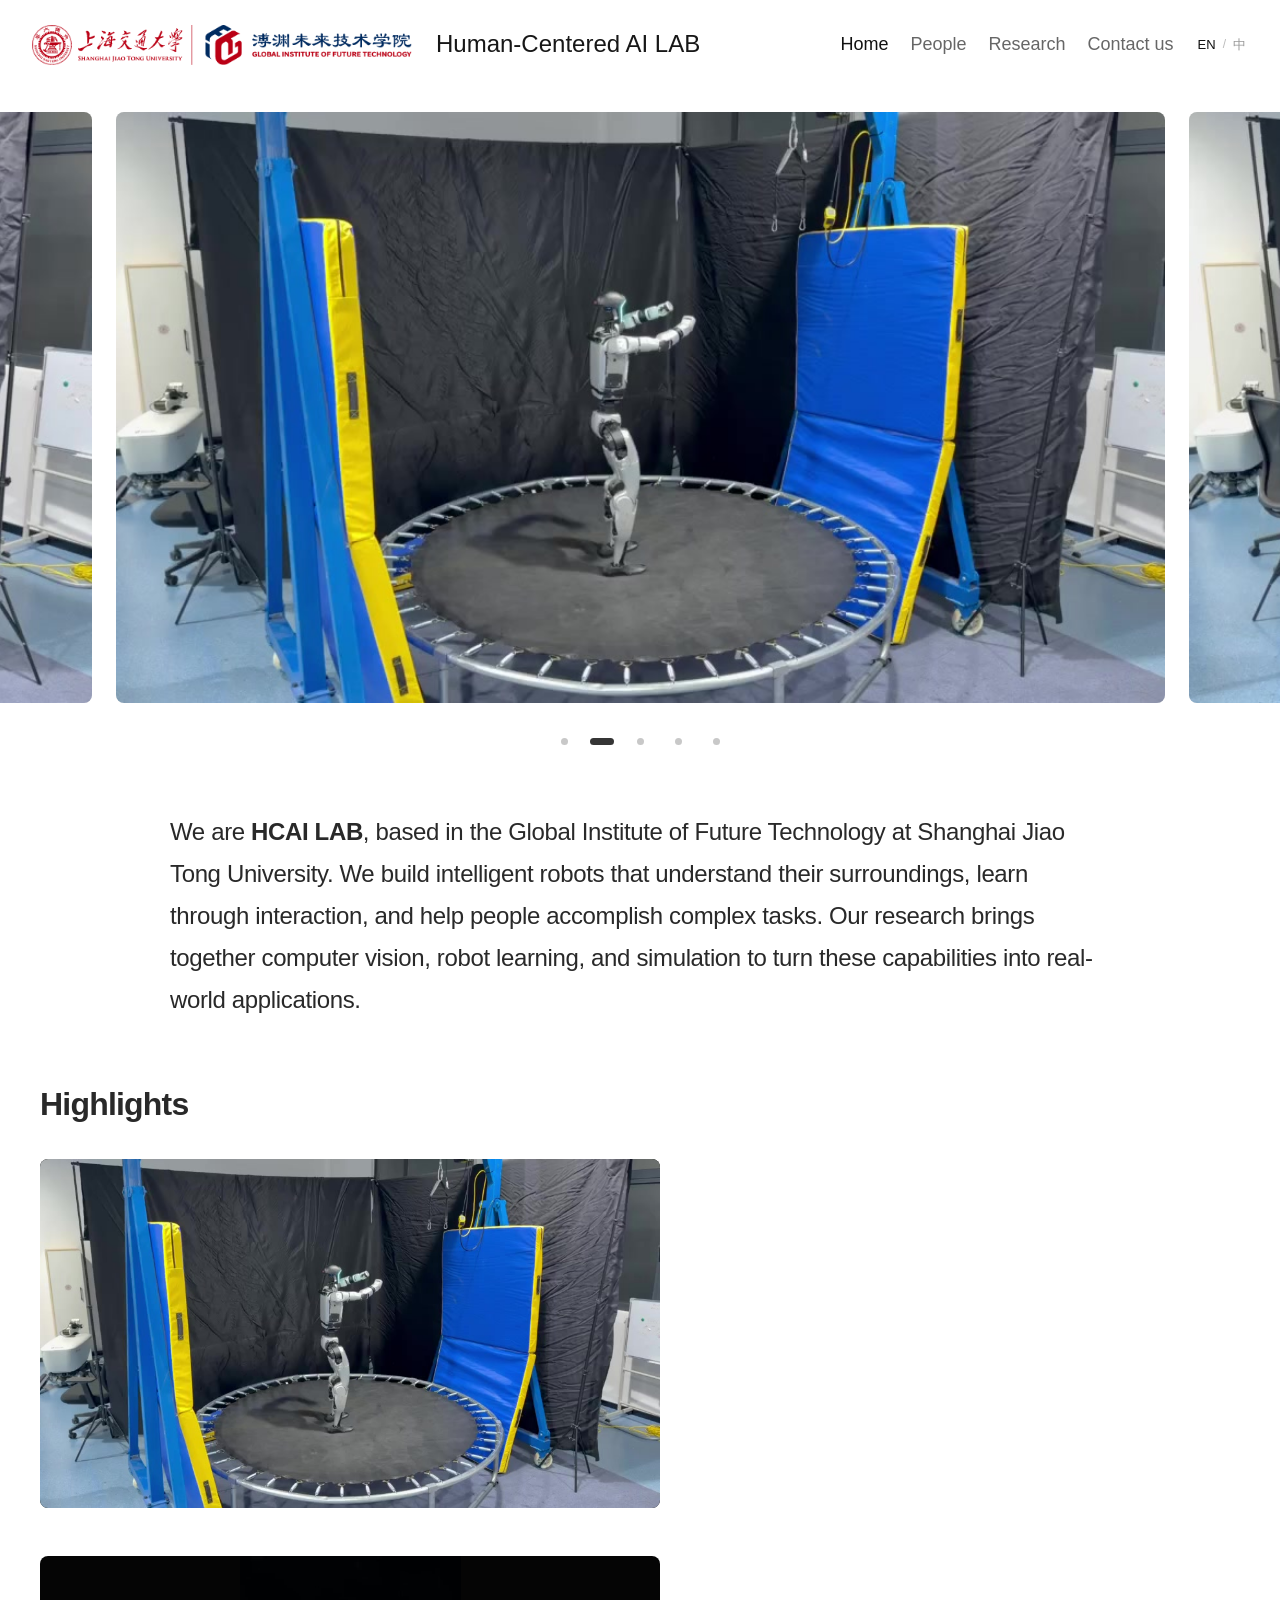
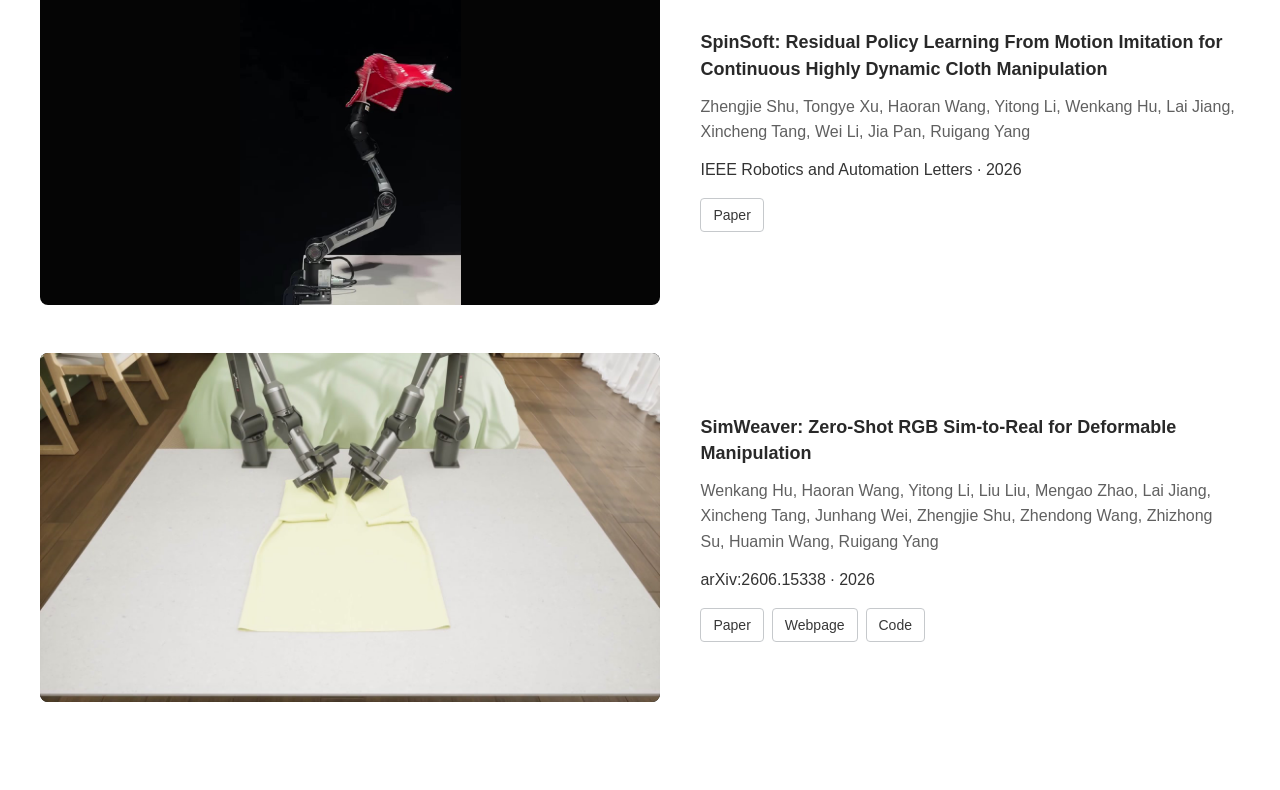
==== index.html @ d0d4ff15 "Publish HCAI LAB bilingual website" ====
<!doctype html>
<html lang="en"><head><meta charset="utf-8"><meta name="viewport" content="width=device-width,initial-scale=1"><meta name="description" content="Human-Centered AI LAB at Shanghai Jiao Tong University, led by Professor Ruigang Yang. Explore our people, research and contact information."><meta name="theme-color" content="#a51d36"><title>Home | Human-Centered AI LAB · SJTU</title><link rel="icon" href="assets/favicon.svg" type="image/svg+xml"><link rel="stylesheet" href="style.css?v=fec92d4c0a"><script src="publications.js?v=fc303112a5" defer></script><script src="app.js?v=9b39930784" defer></script></head><body data-page="index"><a class="skip" href="#main">Skip to content / 跳至正文</a><div id="app"></div><noscript>Please enable JavaScript to view this bilingual website. 请启用 JavaScript 以浏览双语网站。<a href="https://gift.sjtu.edu.cn/en/faculty/40840">Faculty profile / 教师主页</a></noscript></body></html>
---- style.css ----
:root{--red:#a51d36;--ink:#17252e;--muted:#596770;--line:#dce1e4;--pale:#f3f5f6;--max:1200px}*{box-sizing:border-box}body{margin:0;color:var(--ink);font-family:Arial,"Helvetica Neue","Noto Sans SC","Microsoft YaHei",sans-serif;font-size:16px;line-height:1.65;background:white}a{color:inherit;text-decoration:none}a:hover{color:var(--red)}button{font:inherit;cursor:pointer}a:focus-visible,button:focus-visible{outline:3px solid #167a9a;outline-offset:5px}img{max-width:100%;display:block}.wrap{width:min(var(--max),calc(100% - 80px));margin:auto}.utility{background:#17252e;color:#e5eaec;font-size:14px}.utility .wrap{min-height:37px;display:flex;align-items:center;justify-content:space-between;gap:20px}.utility-links{display:flex;gap:20px;align-items:center}.utility-links span{color:#84949d}.language{display:flex;gap:9px;align-items:center}.language button{border:0;background:transparent;color:#b6c1c6;padding:5px 4px;font-size:14px}.language button[aria-pressed=true]{color:white;text-decoration:underline;text-underline-offset:5px}.brand{display:flex;align-items:center;gap:33px;padding:30px 0 25px}.university{display:flex;flex-direction:column;color:var(--red);padding-right:32px;border-right:1px solid var(--line);flex:none}.uni-cn{font-family:"Songti SC",SimSun,serif;letter-spacing:3px;font-weight:700;font-size:26px}.uni-en{font-size:10px;letter-spacing:1.3px;font-weight:700;margin-top:4px}.lab-name{font-size:29px;font-weight:600;letter-spacing:-.8px;line-height:1.2}.lab-subtitle{font-size:14px;color:var(--muted);margin-top:8px;letter-spacing:.4px}.nav-shell{border-bottom:1px solid var(--line)}nav{display:flex;align-items:center;gap:42px}nav a{padding:12px 0 16px;position:relative;font-size:16px}nav a[aria-current=page]{color:var(--red);font-weight:700}nav a[aria-current=page]:after{content:"";position:absolute;bottom:-1px;left:0;right:0;height:3px;background:var(--red)}.nav-end{margin-left:auto;color:var(--muted);font-size:13px;letter-spacing:1px}.menu-toggle{display:none}.breadcrumb{font-size:13px;color:var(--muted);padding:22px 0}.breadcrumb span{margin:0 11px;color:#9ca7ad}h1,h2,h3,p{margin-top:0}h1{font-size:40px;letter-spacing:-1.2px;font-weight:500;line-height:1.2;margin-bottom:20px}h2{font-weight:500;letter-spacing:-.5px;font-size:29px;line-height:1.3}h3{font-weight:500;font-size:21px;line-height:1.35}p{margin-bottom:20px}.eyebrow{font-size:13px;letter-spacing:1.8px;text-transform:uppercase;color:var(--red);font-weight:700;margin-bottom:13px}.hero-grid{display:grid;grid-template-columns:minmax(0,2.16fr) minmax(270px,1fr);gap:34px}.hero-visual{position:relative;min-width:0}.hero-visual img{width:100%;height:430px;object-fit:cover;object-position:55%}.visual-caption{font-size:12px;color:#697a84;margin:7px 0 0}.hero-about{border-top:3px solid var(--red);padding-top:24px}.hero-about h1{font-size:31px}.hero-about p{color:var(--muted);font-size:16px;line-height:1.7}.text-link{display:inline-block;color:var(--red);border-bottom:1px solid #bc8b94;font-weight:600;padding-bottom:3px}.section{margin-top:62px;margin-bottom:65px}.section-heading{display:flex;align-items:baseline;justify-content:space-between;gap:20px;border-bottom:1px solid var(--line);margin-bottom:26px;padding-bottom:17px}.section-heading h2{margin:0}.section-heading a{font-size:14px;color:var(--red)}.cards{display:grid;grid-template-columns:repeat(3,1fr);gap:28px}.research-card{border-bottom:1px solid var(--line);padding-bottom:24px}.research-card img{width:100%;aspect-ratio:1.85;object-fit:cover;transition:filter .2s}.research-card:hover img{filter:contrast(1.08)}.research-card h3{margin:19px 0 10px}.research-card p{font-size:15px;color:var(--muted);margin:0}.home-bottom{display:grid;grid-template-columns:1.25fr 1fr;gap:55px;margin-bottom:65px}.home-profile{display:grid;grid-template-columns:130px 1fr;gap:25px}.home-profile img{width:130px;height:165px;object-fit:cover;object-position:center 23%}.home-profile h3{margin-bottom:6px}.home-profile p{font-size:15px;color:var(--muted);margin-bottom:13px}.contact-callout{border-left:3px solid var(--red);padding:23px 28px;background:var(--pale)}.contact-callout p{color:var(--muted);font-size:15px}.contact-callout h3{font-size:24px;margin-bottom:12px}.page-intro{max-width:800px;margin-bottom:40px}.page-intro p{font-size:18px;color:var(--muted)}.person-profile{display:grid;grid-template-columns:260px 1fr;gap:55px;border-top:1px solid var(--line);padding-top:32px;max-width:1060px}.portrait{width:260px;height:330px;object-fit:cover;object-position:center 25%}.person-name{font-size:34px;margin:3px 0 4px}.chinese-name{font-size:21px;color:var(--muted);margin-left:13px}.role{font-size:18px;margin:0 0 18px}.profile-links{display:flex;gap:23px;flex-wrap:wrap;margin-top:24px;font-size:15px}.education{display:grid;grid-template-columns:65px 1fr;gap:10px 20px;margin:20px 0 0}.education dt{color:var(--red);font-weight:700}.education dd{margin:0}.notice{border-top:1px solid var(--line);padding-top:25px;margin:50px 0 65px}.notice p{color:var(--muted)}.research-row{display:grid;grid-template-columns:1fr 1.4fr;gap:45px;border-top:1px solid var(--line);padding:35px 0;scroll-margin-top:25px}.research-row img{width:100%;max-height:260px;object-fit:cover}.research-row h2{margin-top:6px}.research-row p{color:var(--muted)}.tags{display:flex;gap:9px;flex-wrap:wrap}.tags span{font-size:14px;background:var(--pale);padding:6px 12px}.publication-band{background:#172d3a;color:white;padding:35px 40px;display:flex;align-items:center;justify-content:space-between;gap:30px;margin:28px 0 65px}.publication-band h2{margin-bottom:8px}.publication-band p{margin:0;color:#c6d1d7}.button{display:inline-block;border:1px solid #b7c5ce;padding:10px 20px;flex-shrink:0}.button:hover{background:white;color:var(--ink)}.contact-grid{display:grid;grid-template-columns:1.1fr 1fr;gap:70px;margin-bottom:60px}.contact-details{margin:0}.contact-details>div{padding:22px 0;border-top:1px solid var(--line);display:grid;grid-template-columns:90px 1fr;gap:20px}.contact-details dt{font-size:14px;color:var(--muted)}.contact-details dd{margin:0;overflow-wrap:anywhere}.contact-details a{color:var(--red)}.location-panel{padding:35px;background:var(--pale);border-top:3px solid var(--red);height:fit-content}.location-panel .campus-word{font-size:54px;letter-spacing:-2px;font-weight:600;margin:0 0 18px;color:#b2c0c6}.location-panel h2{font-size:25px}.location-panel p{color:var(--muted)}.source-note{font-size:13px;color:var(--muted);margin:30px 0}.source-note a{text-decoration:underline}.footer{background:#17252e;color:#e1e7eb;padding:40px 0 22px}.footer-grid{display:grid;grid-template-columns:1.4fr 1fr 1fr;gap:50px}.footer h2{font-size:22px;color:white;margin-bottom:12px}.footer p,.footer a{font-size:14px;color:#bcc8cf}.footer h3{font-size:15px;color:#fff;margin-bottom:12px}.footer-links{display:flex;flex-direction:column;gap:7px}.footer a:hover{color:white;text-decoration:underline}.copyright{margin-top:34px;border-top:1px solid #394851;padding-top:18px;font-size:12px;color:#9fafb8;display:flex;justify-content:space-between;gap:20px}.skip{position:absolute;top:-70px;left:15px;padding:10px;background:white;z-index:5}.skip:focus{top:5px}html[lang=zh-CN] h1,html[lang=zh-CN] h2{letter-spacing:0}html[lang=zh-CN] .hero-about h1{font-size:29px;line-height:1.5}html[lang=zh-CN] .hero-about p{line-height:1.9}@media(min-width:1500px){:root{--max:1260px}.hero-visual img{height:460px}}@media(max-width:950px){.wrap{width:calc(100% - 44px)}.brand{gap:20px}.university{padding-right:20px}.uni-cn{font-size:21px}.uni-en{font-size:8px}.lab-name{font-size:25px}.hero-grid{grid-template-columns:1.65fr 1fr;gap:24px}.hero-visual img{height:440px}.hero-about h1{font-size:27px}.hero-about p{font-size:15px}.home-bottom{gap:25px}.contact-grid{gap:35px}.nav-end{display:none}}@media(max-width:700px){.wrap{width:calc(100% - 36px)}.utility-links a:last-child,.utility-links span{display:none}.utility .wrap{gap:8px}.utility-links a{font-size:12px}.brand{padding:23px 0;align-items:flex-start;flex-direction:column;gap:16px}.university{border:0;padding:0}.uni-cn{font-size:21px}.uni-en{font-size:8px}.lab-name{font-size:27px}.lab-subtitle{font-size:12px}.nav-shell .wrap{position:relative}.menu-toggle{display:block;border:0;background:white;padding:12px 0;font-size:15px;color:var(--red)}nav{display:none;gap:0;flex-direction:column;align-items:stretch;padding-bottom:10px}nav.open{display:flex}nav a{padding:11px 0}nav a[aria-current=page]:after{width:30px}.breadcrumb{padding:19px 0;font-size:12px}.hero-grid{grid-template-columns:1fr;gap:24px}.hero-visual img{height:auto;aspect-ratio:1.65;object-position:center}.hero-about{padding-top:23px}.hero-about h1{font-size:31px}.hero-about p{font-size:16px}.section{margin:42px 0}.section-heading{align-items:center}.section-heading h2{font-size:25px}.cards{grid-template-columns:1fr;gap:30px}.research-card img{max-height:220px}.home-bottom{grid-template-columns:1fr;margin-bottom:42px;gap:34px}.home-profile{grid-template-columns:100px 1fr;gap:20px}.home-profile img{width:100px;height:140px}.footer-grid{grid-template-columns:1fr;gap:25px}.copyright{display:block}.copyright span{display:block;margin-top:6px}.page-intro h1{font-size:34px}.page-intro p{font-size:17px}.person-profile{grid-template-columns:1fr;gap:25px}.portrait{width:220px;height:280px}.person-name{font-size:29px}.chinese-name{font-size:19px}.education{font-size:15px;grid-template-columns:52px 1fr;gap:13px}.research-row{grid-template-columns:1fr;gap:22px;padding:28px 0}.research-row h2{font-size:26px}.publication-band{padding:28px;align-items:flex-start;flex-direction:column;margin-bottom:40px}.contact-grid{grid-template-columns:1fr;gap:35px}.contact-details>div{grid-template-columns:64px 1fr;gap:15px}.location-panel{padding:28px}.notice{margin-bottom:40px}}@media(prefers-reduced-motion:reduce){*{scroll-behavior:auto!important;transition:none!important}}
/* Minimal institutional header and full-screen typographic home. */
.minimal-header{display:flex;align-items:center;justify-content:space-between;gap:32px;padding:34px 40px 22px;background:#fff}.official-identity{display:block;flex:0 1 500px;min-width:230px}.official-identity img{width:100%;height:auto}.minimal-controls{display:flex;align-items:center;gap:30px;flex-shrink:0}.minimal-header nav{display:flex;flex-direction:row;align-items:center;gap:27px;padding:0}.minimal-header nav a{font-size:14px;font-weight:400;color:#666;padding:8px 0;white-space:nowrap}.minimal-header nav a[aria-current=page]{color:#111}.minimal-header nav a[aria-current=page]:after{display:none}.minimal-header nav a:hover{color:#a51d36}.minimal-header .language{font-size:12px;gap:5px;color:#bbb}.minimal-header .language button{font-size:13px;color:#999;padding:6px 2px}.minimal-header .language button[aria-pressed=true]{color:#111;text-decoration:none}.minimal-home{padding:30px 40px 35px;display:flex;align-items:center;min-height:calc(100svh - 107px)}.full-name{font-family:Arial,"Helvetica Neue",sans-serif;font-size:min(11.4vw,17svh);font-weight:500;line-height:.99;letter-spacing:-.065em;margin:0;color:#111}.full-name>span{display:block;white-space:nowrap}.full-name wbr{display:none}html[lang=zh-CN] .full-name{letter-spacing:-.065em}.minimal-footer{margin:50px 40px 0;border-top:1px solid #e8e8e8;padding:22px 0;display:flex;justify-content:space-between;gap:20px;font-size:13px;color:#777}body[data-page=index] #app{min-height:100svh}.minimal-header~main .breadcrumb{padding-top:30px}
@media(min-width:1600px){.minimal-header{padding:40px 4vw 24px}.minimal-home{padding-left:4vw;padding-right:4vw;min-height:calc(100svh - 115px)}}
@media(max-width:1080px){.minimal-header{gap:22px;padding:28px 30px 20px}.official-identity{flex-basis:420px}.minimal-controls{gap:18px}.minimal-header nav{gap:18px}.minimal-home{padding-left:30px;padding-right:30px}}
@media(max-width:850px){.minimal-header{align-items:flex-start;flex-direction:column;gap:23px}.official-identity{flex-basis:auto;width:min(500px,100%);min-width:0}.minimal-controls{width:100%;justify-content:space-between}.minimal-home{min-height:calc(100svh - 150px)}.full-name{font-size:min(11.7vw,16svh)}}
@media(max-width:550px){.minimal-header{padding:25px 22px 10px;gap:20px}.minimal-header nav{gap:18px}.minimal-header nav a{font-size:14px}.minimal-controls{gap:14px}.minimal-header .language{gap:4px}.minimal-home{padding:35px 22px 40px;min-height:calc(100svh - 132px);align-items:center}.full-name{font-size:min(17vw,13.5svh);line-height:1.01;letter-spacing:-.065em}.full-name>span{white-space:normal}.full-name wbr{display:initial}.minimal-footer{margin:30px 22px 0;flex-direction:column;gap:8px}.minimal-header~main .breadcrumb{padding-top:20px}} 
@media(max-width:360px){.minimal-header nav{gap:11px}.minimal-controls{gap:9px}.minimal-header nav a{font-size:13px}}
body[data-page=index] #app{display:flex;flex-direction:column;min-height:100svh}body[data-page=index] .minimal-header{flex-shrink:0}body[data-page=index] .minimal-home{flex:1;min-height:0}@media(min-width:851px){.full-name{font-size:min(11.4vw,calc((100svh - 175px)/4))}}

/* Quiet two-line title with generous white space. */
body[data-page=index] .minimal-home{justify-content:center;padding:40px 40px 120px}.full-name,html[lang=zh-CN] .full-name{font-size:clamp(36px,5vw,76px);font-weight:400;line-height:1.2;letter-spacing:-.045em;text-align:center}.full-name>span{white-space:nowrap}.full-name>span+span{margin-top:.08em}@media(max-width:850px){body[data-page=index] .minimal-home{padding:40px 24px 110px}.full-name,html[lang=zh-CN] .full-name{font-size:clamp(25px,5.2vw,44px)}}@media(max-width:550px){body[data-page=index] .minimal-home{padding:35px 20px 110px}.full-name,html[lang=zh-CN] .full-name{font-size:clamp(20px,5.8vw,30px);line-height:1.3;letter-spacing:-.04em}}

/* Subpages begin directly with their page title. */
body:not([data-page=index]) .page-intro{padding-top:42px;margin-bottom:32px}body:not([data-page=index]) .page-intro h1{margin-bottom:0}@media(max-width:550px){body:not([data-page=index]) .page-intro{padding-top:30px;margin-bottom:26px}}

/* People: director and faculty, with concise biographies. */
.director-label{text-transform:none}.director-role{margin-bottom:4px}.fellow{font-size:18px;margin:0 0 22px}.faculty-section{border-top:1px solid var(--line);margin-top:48px;padding-top:26px;margin-bottom:60px}.faculty-section>h2{margin-bottom:28px}.faculty-profile{border-top:0;padding-top:0}.faculty-profile .person-name{margin-top:0}@media(max-width:700px){.faculty-section{margin-top:36px;margin-bottom:40px}.faculty-profile .person-name{line-height:1.4}.faculty-profile .chinese-name{display:inline-block}}

/* Compact faculty profiles: portraits at half the previous width and height. */
.person-profile{grid-template-columns:130px minmax(0,1fr);gap:28px;padding-top:26px}.portrait{width:130px;height:165px}.person-name{font-size:26px;margin:0 0 6px}.chinese-name{font-size:18px;margin-left:12px}.person-profile .role,.person-profile .fellow{font-size:16px}.person-profile .role{margin-bottom:14px}.person-profile .director-role{margin-bottom:2px}.person-profile .fellow{margin-bottom:14px}.person-profile .director-label{margin-bottom:8px}.person-profile p:last-child{margin-bottom:0}.faculty-section{margin-top:34px;padding-top:22px;margin-bottom:48px}.faculty-section>h2{font-size:24px;margin-bottom:22px}.faculty-profile{padding-top:0}@media(max-width:700px){.person-profile{grid-template-columns:110px minmax(0,1fr);gap:20px}.portrait{width:110px;height:140px}.person-name{font-size:22px}.person-profile .chinese-name{display:block;font-size:16px;margin:5px 0 0}.faculty-section{margin-top:30px;padding-top:22px;margin-bottom:36px}.faculty-profile .person-name{line-height:1.3}}

/* Publication list: small paper figures and compact bibliographic details. */
.project-list{display:grid;gap:30px;margin-bottom:70px;max-width:1120px}.project-row{display:grid;grid-template-columns:180px minmax(0,1fr);gap:22px;align-items:start}.project-image{display:flex;width:180px;height:116px;align-items:center;justify-content:center;overflow:hidden;border-radius:5px}.project-image img{width:100%;height:100%;object-fit:contain}.project-details h2{font-size:18px;font-weight:600;letter-spacing:0;line-height:1.4;margin:0 0 3px;color:#292929}.project-details p{font-size:16px;line-height:1.5;margin:0;color:#606060}.project-links{display:flex;flex-wrap:wrap;gap:7px;font-size:16px;line-height:1.6;margin-top:2px;color:#333}.project-links a:hover{text-decoration:underline;text-underline-offset:4px}.project-links span{color:#777}
@media(max-width:700px){.project-row{grid-template-columns:140px minmax(0,1fr);gap:18px}.project-image{width:140px;height:100px}.project-details h2{font-size:17px}.project-list{gap:30px}}
@media(max-width:480px){.project-row{grid-template-columns:1fr;gap:12px}.project-image{width:180px;height:110px}.project-image-empty{display:none}.project-list{gap:32px;margin-bottom:42px}.project-details h2{font-size:18px}}

/* Contact and recruitment: a simple single-column page. */
.contact-content{max-width:800px;margin-bottom:64px}.contact-information>h2{margin-bottom:8px}.contact-information .contact-details>div:first-child{border-top:0;padding-top:10px}.join-us{margin-top:34px}.join-us h2{margin-bottom:15px}.join-us p{max-width:760px;margin:0;line-height:1.8}.join-us a{color:var(--red);overflow-wrap:anywhere}.join-us a:hover{text-decoration:underline;text-underline-offset:3px}@media(max-width:700px){.contact-content{margin-bottom:40px}.join-us{margin-top:28px}}

/* Home: the original Video2DoorTraversal film as a quiet background. */
body[data-page=index] .minimal-home{position:relative;isolation:isolate;overflow:hidden;background:#222;padding:40px}.home-background,.home-shade{position:absolute;inset:0;width:100%;height:100%;pointer-events:none}.home-background{top:-6%;height:112%;object-fit:cover;object-position:center;z-index:-2}.home-shade{background:rgba(0,0,0,.43);z-index:-1}.minimal-home .full-name{color:#fff;text-shadow:0 2px 18px rgba(0,0,0,.3)}@media(max-width:550px){body[data-page=index] .minimal-home{padding:30px 20px}}

/* Lab wordmark and the white introduction below the full-height film. */
.home-page{width:100%}body[data-page=index] .minimal-home{min-height:calc(100svh - 108px);flex:none}.lab-intro{background:white;color:#292929;padding:84px 40px 96px}.lab-intro-inner{max-width:940px;margin:0 auto}.lab-intro p{font-size:24px;line-height:1.75;margin:0;letter-spacing:-.015em}.lab-intro strong{font-weight:600}@media(max-width:1100px){.minimal-header{gap:20px}.official-identity{flex-basis:380px}}@media(max-width:850px){.minimal-header{display:grid;grid-template-columns:minmax(0,1fr) auto;gap:20px}.minimal-controls{grid-column:1/-1}.official-identity{width:min(500px,100%)}body[data-page=index] .minimal-home{min-height:calc(100svh - 150px)}.lab-intro{padding:60px 28px 70px}.lab-intro p{font-size:21px}}@media(max-width:550px){.minimal-header{column-gap:16px;row-gap:20px}body[data-page=index] .minimal-home{min-height:calc(100svh - 120px)}.lab-intro{padding:46px 22px 54px}.lab-intro p{font-size:18px;line-height:1.8}}

/* A restrained editorial wordmark, aligned with the institutional header. */
@media(max-width:1100px){}@media(max-width:550px){}

@media(max-width:850px){.minimal-header{display:flex;flex-direction:column;align-items:flex-start}.minimal-controls{width:100%}}

/* Quiet video highlights and distinct publication resource links. */
.highlights{padding:0 40px 96px;background:#fff}.highlights-inner{max-width:1200px;margin:0 auto}.highlights h2{font-size:30px;line-height:1.2;font-weight:600;letter-spacing:-.025em;margin:0 0 28px;color:#292929}.highlight-grid{display:grid;grid-template-columns:repeat(3,minmax(0,1fr));gap:22px}.highlight-grid :is(video,img){display:block;width:100%;aspect-ratio:568/320;object-fit:contain;border-radius:6px;background:#eee}.project-links{gap:8px;margin-top:10px}.project-links a{display:inline-flex;align-items:center;justify-content:center;min-height:34px;padding:4px 12px;border:1px solid #c6c9cc;border-radius:4px;font-size:14px;line-height:1.5;color:#383838;background:#fff;transition:border-color .15s,color .15s,background .15s}.project-links a:hover{border-color:var(--red);color:var(--red);background:#fdf7f8;text-decoration:none}.project-links a:focus-visible{outline:2px solid var(--red);outline-offset:3px}@media(max-width:850px){.highlights{padding:0 28px 70px}.highlight-grid{gap:16px}.highlights h2{font-size:28px}}@media(max-width:600px){.highlight-grid{grid-template-columns:1fr;gap:20px}.highlights{padding:0 22px 54px}.highlights h2{font-size:26px;margin-bottom:22px}}

/* Large, swipeable films with a quiet three-dot navigation. */
.highlights{padding:0 0 80px;overflow:hidden}.highlights-inner{max-width:none}.highlights h2{max-width:1200px;margin:0 auto 28px;padding:0 40px;box-sizing:content-box}.highlight-grid{--film-width:min(82vw,1100px);position:relative;display:flex;gap:24px;overflow-x:auto;scroll-snap-type:x mandatory;scrollbar-width:none;padding:0 calc((100% - var(--film-width))/2);cursor:grab;overscroll-behavior-x:contain;touch-action:pan-x pan-y}.highlight-grid::-webkit-scrollbar{display:none}.highlight-grid :is(video,img){flex:0 0 var(--film-width);width:var(--film-width);max-width:none;scroll-snap-align:center;scroll-snap-stop:always;border-radius:8px;user-select:none;pointer-events:none}.highlight-grid.dragging{scroll-snap-type:none;cursor:grabbing}.highlight-grid:focus-visible{outline:2px solid var(--red);outline-offset:-2px}.highlight-dots{display:flex;justify-content:center;gap:2px;margin-top:20px}.highlight-dots button{display:grid;place-items:center;width:36px;height:36px;border:0;background:transparent;cursor:pointer;padding:0}.highlight-dots span{display:block;width:7px;height:7px;border-radius:50%;background:#c8c8c8;transition:width .2s,background .2s}.highlight-dots button[aria-pressed=true] span{width:24px;border-radius:5px;background:#353535}.highlight-dots button:focus-visible{outline:2px solid var(--red);border-radius:5px}@media(min-width:1500px){.highlight-grid{--film-width:min(78vw,1400px)}}@media(max-width:850px){.highlights h2{padding:0 28px}.highlight-grid{gap:16px}.highlights{padding-bottom:60px}}@media(max-width:600px){.highlights h2{padding:0 22px}.highlight-grid{--film-width:88vw;gap:12px}.highlight-grid :is(video,img){border-radius:5px}.highlights{padding-bottom:44px}.highlight-dots{margin-top:12px}}

/* Team photos lead the People page, retaining the complete photograph. */
.people-page{width:100%;min-width:0}.group-gallery{padding:28px 0 10px;overflow:hidden}.group-gallery .highlight-grid{--film-width:min(39vw,500px)}.group-gallery .highlight-grid img{aspect-ratio:4/3;height:auto;object-fit:contain}.people-page>.wrap{margin-top:16px}@media(min-width:1500px){.group-gallery .highlight-grid{--film-width:min(38vw,550px)}}@media(max-width:600px){.group-gallery{padding-top:12px}.group-gallery .highlight-grid{--film-width:44vw}.people-page>.wrap{margin-top:8px}}

/* Preserve the complete portrait demonstration against its dark backdrop. */
.home-page .highlight-grid video:nth-child(4){background:#050505}

/* Compact, centered header with clearer navigation. */
.minimal-header{width:100%;max-width:1360px;margin:0 auto;padding:24px 32px 20px;gap:32px}
.minimal-header nav a{font-size:18px}
@media(max-width:1080px){.minimal-header{padding:24px 28px 20px;gap:24px}.official-identity{flex-basis:380px}.minimal-header nav{gap:20px}}
@media(max-width:850px){.minimal-header{gap:20px}.official-identity{flex-basis:auto}}
@media(max-width:550px){.minimal-header{padding:20px 20px 14px;gap:18px}.minimal-header nav{gap:12px}.minimal-header nav a{font-size:16px}.minimal-controls{gap:12px}.minimal-header .language{gap:3px}}
@media(max-width:360px){.minimal-header{padding-left:14px;padding-right:14px}.minimal-header nav{gap:9px}.minimal-header nav a{font-size:15px}.minimal-controls{gap:8px}}

/* Institutional identity at the left edge, navigation at the right. */
.minimal-header{max-width:none;margin:0;padding:22px 32px;gap:30px}
.header-brand{display:flex;align-items:center;gap:30px;min-width:0}
.header-brand .official-identity{flex:0 1 500px;width:500px;min-width:260px}
.lab-wordmark{font-family:Arial,"Helvetica Neue",Helvetica,sans-serif;font-size:28px;font-weight:400;line-height:1.2;letter-spacing:0;color:#171717;white-space:nowrap}
.minimal-controls{margin-left:auto}
.project-row-text{grid-template-columns:1fr}
@media(max-width:1500px){.header-brand{gap:24px}.header-brand .official-identity{width:380px;flex-basis:380px}.lab-wordmark{font-size:24px}.minimal-header nav{gap:22px}.minimal-controls{gap:22px}}
@media(max-width:1200px){.minimal-header{flex-wrap:wrap;gap:18px}.header-brand{width:100%;justify-content:flex-start}.minimal-controls{width:100%;justify-content:flex-end}.header-brand .official-identity{width:420px;flex-basis:420px}}
@media(max-width:850px){.minimal-header{display:flex;flex-direction:column;align-items:stretch}.header-brand .official-identity{width:55%;flex-basis:55%;min-width:0}.lab-wordmark{font-size:22px}.minimal-controls{justify-content:space-between}}
@media(max-width:550px){.minimal-header{padding:18px 20px 14px;gap:16px}.header-brand{flex-direction:column;align-items:flex-start;gap:12px}.header-brand .official-identity{width:100%;flex-basis:auto}.lab-wordmark{font-size:22px}.minimal-header nav{gap:12px}.minimal-controls{gap:12px}}
@media(max-width:360px){.minimal-header{padding-left:14px;padding-right:14px}.minimal-header nav{gap:9px}.minimal-controls{gap:8px}}

/* Home: films first, followed by the introduction and three research stories. */
.home-reel{padding:22px 0 0;overflow:hidden;background:#fff}
.home-page .lab-intro{padding:52px 32px 64px}
.home-projects{max-width:1264px;margin:0 auto;padding:0 32px 88px;color:#292929}
.home-projects>h2{font-size:32px;line-height:1.2;font-weight:600;letter-spacing:-.025em;margin:0 0 36px}
.home-project-list{display:grid;gap:48px}
.home-project{display:grid;grid-template-columns:minmax(0,1.15fr) minmax(0,1fr);gap:40px;align-items:center}
.home-project-media{min-width:0;overflow:hidden;border-radius:8px;background:#050505}
.home-project-media video{display:block;width:100%;aspect-ratio:16/9;object-fit:contain;pointer-events:none}
.home-project-info h3{font-size:25px;line-height:1.3;font-weight:500;letter-spacing:-.02em;margin:0 0 16px}
.home-project-info h4{font-size:18px;line-height:1.45;font-weight:600;letter-spacing:0;margin:0 0 12px}
.home-project-info p{font-size:16px;line-height:1.6;color:#606060;margin:0 0 10px}
.home-project-info .home-project-venue{color:#333;margin-top:12px}
.home-project-info .project-links{margin-top:16px}
@media(max-width:850px){.home-reel{padding-top:12px}.home-page .lab-intro{padding:36px 28px 48px}.home-projects{padding:0 28px 64px}.home-project{gap:24px;grid-template-columns:minmax(0,1fr) minmax(0,1fr)}.home-project-info h3{font-size:23px}.home-project-list{gap:40px}}
@media(max-width:650px){.home-project{grid-template-columns:1fr;gap:20px}.home-projects{padding:0 22px 52px}.home-projects>h2{font-size:28px;margin-bottom:26px}.home-project-info h3{margin-bottom:12px}.home-page .lab-intro{padding:28px 22px 42px}.home-project-list{gap:38px}}

/* Student directory: degree labels beside two quiet columns of names. */
.student-sections{margin:56px 0 88px;max-width:1200px;display:grid;gap:0}
.student-section{display:grid;grid-template-columns:180px minmax(0,1fr);gap:48px;align-items:start;margin:0;padding:36px 0 44px;border-top:1px solid #d8dadd}
.student-section>h2{font-size:25px;font-weight:500;line-height:1.4;margin:0;color:#292929;letter-spacing:-.02em}
.student-grid{display:grid;grid-template-columns:repeat(2,minmax(0,1fr));gap:32px 40px}
.student-card{border:0;padding:0;min-height:72px}
.student-card h3{font-size:20px;font-weight:400;line-height:1.4;margin:0 0 7px;color:#292929;letter-spacing:0}
.student-card h3 a,.student-card h3 a:visited,.student-card h3 a:hover{color:inherit;text-decoration:none;font:inherit}
.student-card h3 a:focus-visible{outline:2px solid var(--red);outline-offset:4px}
.student-card p{font-size:16px;line-height:1.6;color:#606060;margin:0}
@media(max-width:1000px){.student-section{grid-template-columns:160px minmax(0,1fr);gap:30px}.student-grid{gap:28px}.student-card h3{font-size:18px}.student-section>h2{font-size:23px}}
@media(max-width:750px){.student-section{grid-template-columns:1fr;gap:26px}.student-sections{margin-top:48px;gap:0}.student-card{min-height:64px}}
@media(max-width:550px){.student-grid{grid-template-columns:1fr;gap:24px}.student-section{gap:24px;padding:28px 0 34px}.student-section>h2{font-size:24px}.student-card{min-height:0}.student-sections{margin:42px 0 52px;gap:0}}

/* Consistent regular weight for every member name. */
.people-page .person-name,.people-page .chinese-name{font-weight:400}
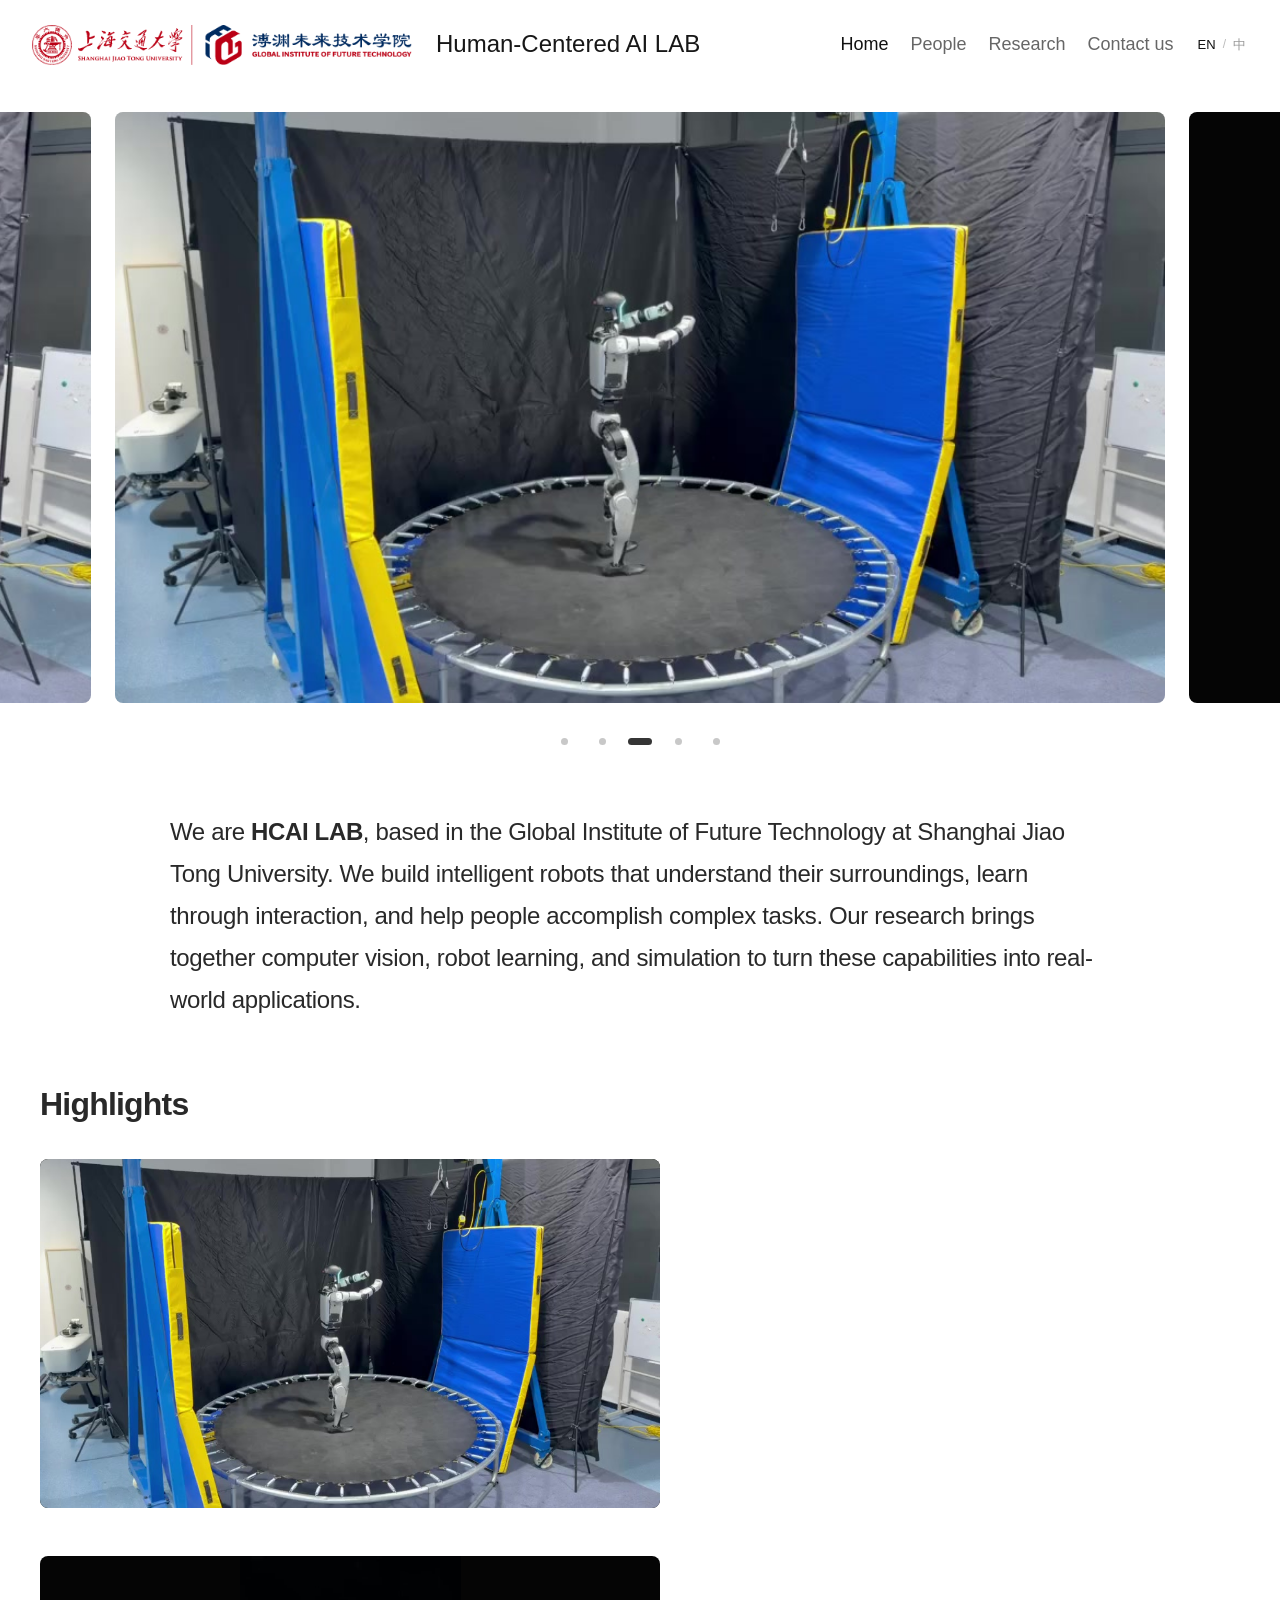
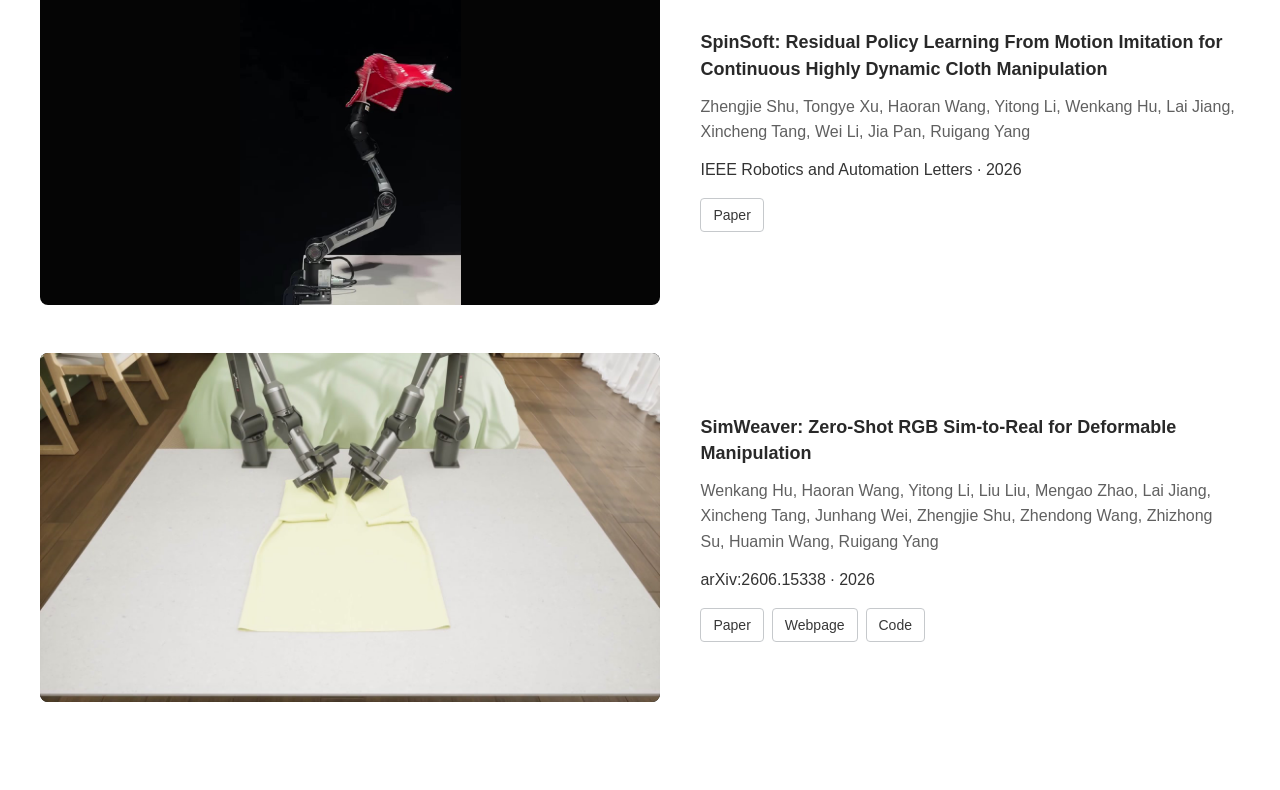
==== commit 2c425eef: "Start home carousel on third backflip video" ====
--- a/index.html
+++ b/index.html
@@ -1,2 +1,2 @@
 <!doctype html>
-<html lang="en"><head><meta charset="utf-8"><meta name="viewport" content="width=device-width,initial-scale=1"><meta name="description" content="Human-Centered AI LAB at Shanghai Jiao Tong University, led by Professor Ruigang Yang. Explore our people, research and contact information."><meta name="theme-color" content="#a51d36"><title>Home | Human-Centered AI LAB · SJTU</title><link rel="icon" href="assets/favicon.svg" type="image/svg+xml"><link rel="stylesheet" href="style.css?v=fec92d4c0a"><script src="publications.js?v=fc303112a5" defer></script><script src="app.js?v=9b39930784" defer></script></head><body data-page="index"><a class="skip" href="#main">Skip to content / 跳至正文</a><div id="app"></div><noscript>Please enable JavaScript to view this bilingual website. 请启用 JavaScript 以浏览双语网站。<a href="https://gift.sjtu.edu.cn/en/faculty/40840">Faculty profile / 教师主页</a></noscript></body></html>+<html lang="en"><head><meta charset="utf-8"><meta name="viewport" content="width=device-width,initial-scale=1"><meta name="description" content="Human-Centered AI LAB at Shanghai Jiao Tong University, led by Professor Ruigang Yang. Explore our people, research and contact information."><meta name="theme-color" content="#a51d36"><title>Home | Human-Centered AI LAB · SJTU</title><link rel="icon" href="assets/favicon.svg" type="image/svg+xml"><link rel="stylesheet" href="style.css?v=fec92d4c0a"><script src="publications.js?v=fc303112a5" defer></script><script src="app.js?v=69bd2c455f" defer></script></head><body data-page="index"><a class="skip" href="#main">Skip to content / 跳至正文</a><div id="app"></div><noscript>Please enable JavaScript to view this bilingual website. 请启用 JavaScript 以浏览双语网站。<a href="https://gift.sjtu.edu.cn/en/faculty/40840">Faculty profile / 教师主页</a></noscript></body></html>
